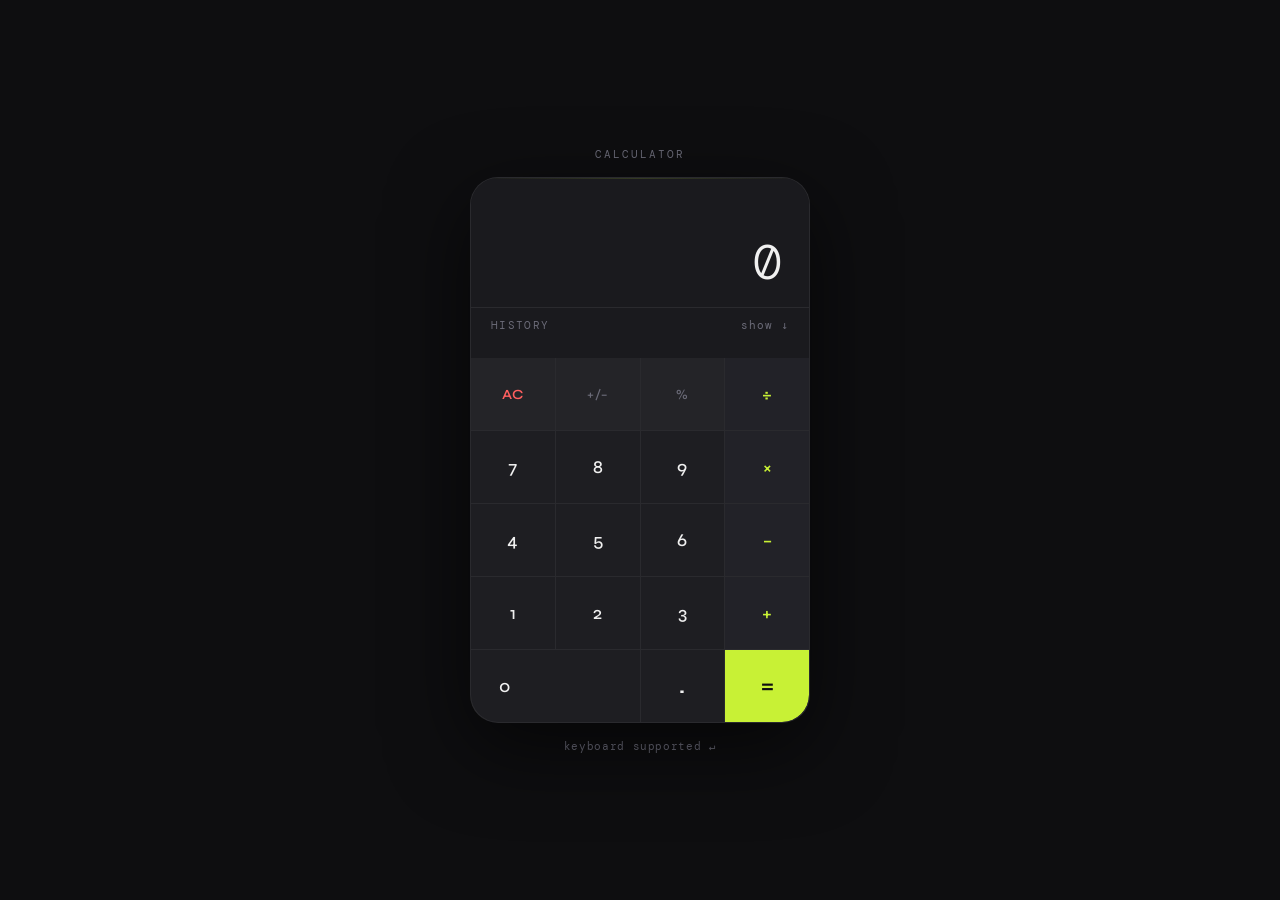
==== index.html @ 01f51d0a "Add Task 2 - Calculator Add Task 2 - Calculator" ====
<!DOCTYPE html>
<html lang="en">
<head>
<meta charset="UTF-8" />
<meta name="viewport" content="width=device-width, initial-scale=1.0" />
<title>Calculator</title>
<link href="https://fonts.googleapis.com/css2?family=DM+Mono:wght@300;400;500&family=Syne:wght@400;500;600;700&display=swap" rel="stylesheet" />
<style>
  *, *::before, *::after { box-sizing: border-box; margin: 0; padding: 0; }

  :root {
    --bg: #0e0e10;
    --surface: #1a1a1e;
    --surface2: #242428;
    --border: rgba(255,255,255,0.07);
    --border-hover: rgba(255,255,255,0.14);
    --text: #f0f0f0;
    --text-muted: #6b6b78;
    --accent: #c8f135;
    --accent-dark: #a8d01a;
    --danger: #ff5f5f;
    --op-bg: #222228;
    --op-text: #c8f135;
    --eq-bg: #c8f135;
    --eq-text: #0e0e10;
    --num-bg: #1e1e22;
    --num-hover: #2a2a30;
    --zero-bg: #1e1e22;
    --shadow: 0 24px 80px rgba(0,0,0,0.6);
    --font-display: 'Syne', sans-serif;
    --font-mono: 'DM Mono', monospace;
  }

  body {
    background: var(--bg);
    min-height: 100vh;
    display: flex;
    align-items: center;
    justify-content: center;
    font-family: var(--font-display);
    padding: 2rem;
  }

  .wrapper {
    display: flex;
    flex-direction: column;
    align-items: center;
    gap: 1rem;
  }

  .label {
    font-size: 11px;
    letter-spacing: 0.18em;
    text-transform: uppercase;
    color: var(--text-muted);
    font-family: var(--font-mono);
    font-weight: 400;
  }

  .calc {
    width: 340px;
    background: var(--surface);
    border-radius: 28px;
    border: 1px solid var(--border);
    box-shadow: var(--shadow);
    overflow: hidden;
    user-select: none;
  }

  .display {
    padding: 28px 28px 20px;
    background: var(--surface);
    border-bottom: 1px solid var(--border);
    min-height: 130px;
    display: flex;
    flex-direction: column;
    justify-content: flex-end;
    align-items: flex-end;
    gap: 6px;
    position: relative;
  }

  .display::before {
    content: '';
    position: absolute;
    top: 0; left: 0; right: 0;
    height: 1px;
    background: linear-gradient(90deg, transparent, rgba(200,241,53,0.15), transparent);
  }

  .expression {
    font-family: var(--font-mono);
    font-size: 13px;
    color: var(--text-muted);
    min-height: 18px;
    text-align: right;
    word-break: break-all;
    transition: color 0.2s;
  }

  .main-display {
    font-family: var(--font-mono);
    font-size: 48px;
    font-weight: 300;
    color: var(--text);
    text-align: right;
    word-break: break-all;
    line-height: 1;
    transition: font-size 0.15s ease, color 0.2s;
    letter-spacing: -0.02em;
  }

  .main-display.small { font-size: 32px; }
  .main-display.xsmall { font-size: 22px; }
  .main-display.accent { color: var(--accent); }

  .keypad {
    display: grid;
    grid-template-columns: repeat(4, 1fr);
    gap: 1px;
    background: var(--border);
    padding-bottom: 0;
  }

  .btn {
    background: var(--num-bg);
    border: none;
    cursor: pointer;
    font-family: var(--font-display);
    font-size: 18px;
    font-weight: 500;
    color: var(--text);
    padding: 0;
    height: 72px;
    display: flex;
    align-items: center;
    justify-content: center;
    transition: background 0.12s, color 0.12s, transform 0.08s;
    outline: none;
    position: relative;
    overflow: hidden;
  }

  .btn::after {
    content: '';
    position: absolute;
    inset: 0;
    background: rgba(255,255,255,0);
    transition: background 0.12s;
    border-radius: 0;
  }

  .btn:hover { background: var(--num-hover); }
  .btn:active { transform: scale(0.93); }
  .btn:active::after { background: rgba(255,255,255,0.04); }

  .btn.op {
    background: var(--op-bg);
    color: var(--op-text);
    font-size: 20px;
  }
  .btn.op:hover { background: #2c2c34; }

  .btn.fn {
    background: var(--surface2);
    color: var(--text-muted);
    font-size: 14px;
    letter-spacing: 0.04em;
    font-weight: 500;
  }
  .btn.fn:hover { background: #2e2e34; color: var(--text); }

  .btn.clear {
    background: var(--surface2);
    color: var(--danger);
    font-size: 14px;
    font-weight: 600;
    letter-spacing: 0.04em;
  }
  .btn.clear:hover { background: rgba(255,95,95,0.12); }

  .btn.eq {
    background: var(--eq-bg);
    color: var(--eq-text);
    font-size: 22px;
    font-weight: 700;
    border-bottom-right-radius: 27px;
  }
  .btn.eq:hover { background: var(--accent-dark); }
  .btn.eq:active { transform: scale(0.92); }

  .btn.zero {
    grid-column: span 2;
    justify-content: flex-start;
    padding-left: 28px;
    background: var(--zero-bg);
    border-bottom-left-radius: 27px;
  }
  .btn.zero:hover { background: var(--num-hover); }

  .btn.dot { font-size: 22px; font-weight: 700; }

  .btn.backspace { font-size: 16px; }

  .history-bar {
    display: flex;
    align-items: center;
    justify-content: space-between;
    padding: 10px 20px 10px;
    background: var(--surface);
  }

  .history-label {
    font-size: 11px;
    letter-spacing: 0.12em;
    text-transform: uppercase;
    color: var(--text-muted);
    font-family: var(--font-mono);
  }

  .history-list {
    display: flex;
    flex-direction: column;
    gap: 0;
    padding: 0 20px 16px;
    background: var(--surface);
    max-height: 0;
    overflow: hidden;
    transition: max-height 0.3s ease;
  }

  .history-list.open { max-height: 200px; overflow-y: auto; }

  .history-entry {
    font-family: var(--font-mono);
    font-size: 12px;
    color: var(--text-muted);
    text-align: right;
    padding: 4px 0;
    border-bottom: 1px solid var(--border);
    cursor: pointer;
    transition: color 0.15s;
  }
  .history-entry:last-child { border-bottom: none; }
  .history-entry:hover { color: var(--accent); }
  .history-entry span { color: var(--text); }

  .toggle-history {
    background: none;
    border: none;
    cursor: pointer;
    color: var(--text-muted);
    font-family: var(--font-mono);
    font-size: 11px;
    letter-spacing: 0.1em;
    transition: color 0.15s;
    padding: 0;
  }
  .toggle-history:hover { color: var(--accent); }

  .kbd-hint {
    font-size: 11px;
    color: var(--text-muted);
    font-family: var(--font-mono);
    letter-spacing: 0.06em;
    opacity: 0.7;
  }

  ::-webkit-scrollbar { width: 3px; }
  ::-webkit-scrollbar-track { background: transparent; }
  ::-webkit-scrollbar-thumb { background: var(--border-hover); border-radius: 2px; }

  @media (max-width: 400px) {
    .calc { width: 100%; max-width: 340px; }
    body { padding: 1rem; }
  }
</style>
</head>
<body>

<div class="wrapper">
  <p class="label">Calculator</p>

  <div class="calc" id="calc">
    <div class="display">
      <div class="expression" id="expression"></div>
      <div class="main-display" id="mainDisplay">0</div>
    </div>

    <div class="history-bar">
      <span class="history-label">History</span>
      <button class="toggle-history" id="toggleHistory" onclick="toggleHistory()">show ↓</button>
    </div>
    <div class="history-list" id="historyList"></div>

    <div class="keypad">
      <button class="btn clear" onclick="clearAll()">AC</button>
      <button class="btn fn" onclick="toggleSign()">+/−</button>
      <button class="btn fn" onclick="percentage()">%</button>
      <button class="btn op" onclick="setOp('÷')">÷</button>

      <button class="btn" onclick="appendNum('7')">7</button>
      <button class="btn" onclick="appendNum('8')">8</button>
      <button class="btn" onclick="appendNum('9')">9</button>
      <button class="btn op" onclick="setOp('×')">×</button>

      <button class="btn" onclick="appendNum('4')">4</button>
      <button class="btn" onclick="appendNum('5')">5</button>
      <button class="btn" onclick="appendNum('6')">6</button>
      <button class="btn op" onclick="setOp('−')">−</button>

      <button class="btn" onclick="appendNum('1')">1</button>
      <button class="btn" onclick="appendNum('2')">2</button>
      <button class="btn" onclick="appendNum('3')">3</button>
      <button class="btn op" onclick="setOp('+')">+</button>

      <button class="btn zero" onclick="appendNum('0')">0</button>
      <button class="btn dot" onclick="appendDot()">.</button>
      <button class="btn eq" onclick="calculate()">=</button>
    </div>
  </div>

  <p class="kbd-hint">keyboard supported ↵</p>
</div>

<script>
  let current = '0';
  let stored = null;
  let operator = null;
  let justCalc = false;
  let expression = '';
  let history = [];
  let historyOpen = false;

  const mainDisplay = document.getElementById('mainDisplay');
  const expressionEl = document.getElementById('expression');
  const historyList = document.getElementById('historyList');
  const toggleBtn = document.getElementById('toggleHistory');

  function updateDisplay(val, flash) {
    const s = String(val);
    mainDisplay.classList.remove('small', 'xsmall', 'accent');
    if (flash) mainDisplay.classList.add('accent');
    if (s.length > 12) mainDisplay.classList.add('xsmall');
    else if (s.length > 8) mainDisplay.classList.add('small');
    mainDisplay.textContent = s;
  }

  function formatNum(n) {
    if (isNaN(n) || !isFinite(n)) return n;
    const s = parseFloat(n.toPrecision(12));
    return String(s);
  }

  function appendNum(n) {
    if (justCalc) { current = n; expression = ''; justCalc = false; }
    else if (current === '0' && n !== '.') current = n;
    else if (current.length < 15) current += n;
    updateDisplay(current);
  }

  function appendDot() {
    if (justCalc) { current = '0.'; justCalc = false; }
    else if (!current.includes('.')) current += '.';
    updateDisplay(current);
  }

  function setOp(op) {
    if (operator && !justCalc) calculate(true);
    stored = parseFloat(current);
    operator = op;
    expression = current + ' ' + op;
    expressionEl.textContent = expression;
    justCalc = true;
  }

  function calculate(chained) {
    if (operator === null || stored === null) return;
    const a = stored;
    const b = parseFloat(current);
    const fullExpr = expression + ' ' + current;
    let result;
    switch (operator) {
      case '+': result = a + b; break;
      case '−': result = a - b; break;
      case '×': result = a * b; break;
      case '÷': result = b !== 0 ? a / b : 'Error'; break;
    }
    const fmt = result === 'Error' ? 'Error' : formatNum(result);
    if (!chained) {
      expressionEl.textContent = fullExpr + ' =';
      addHistory(fullExpr, fmt);
      operator = null;
      stored = null;
    }
    current = fmt;
    updateDisplay(fmt, !chained);
    justCalc = true;
  }

  function clearAll() {
    current = '0'; stored = null; operator = null;
    justCalc = false; expression = '';
    expressionEl.textContent = '';
    updateDisplay('0');
  }

  function toggleSign() {
    if (current !== '0') {
      current = current.startsWith('-') ? current.slice(1) : '-' + current;
      updateDisplay(current);
    }
  }

  function percentage() {
    current = formatNum(parseFloat(current) / 100);
    updateDisplay(current);
  }

  function addHistory(expr, result) {
    history.unshift({ expr, result });
    if (history.length > 20) history.pop();
    renderHistory();
  }

  function renderHistory() {
    historyList.innerHTML = '';
    if (!history.length) {
      historyList.innerHTML = '<p style="font-family:var(--font-mono);font-size:12px;color:var(--text-muted);text-align:center;padding:8px 0;">No history yet</p>';
      return;
    }
    history.forEach((h, i) => {
      const el = document.createElement('div');
      el.className = 'history-entry';
      el.innerHTML = h.expr + ' = <span>' + h.result + '</span>';
      el.onclick = () => { current = h.result; updateDisplay(h.result); justCalc = true; };
      historyList.appendChild(el);
    });
  }

  function toggleHistory() {
    historyOpen = !historyOpen;
    historyList.classList.toggle('open', historyOpen);
    toggleBtn.textContent = historyOpen ? 'hide ↑' : 'show ↓';
    if (historyOpen) renderHistory();
  }

  document.addEventListener('keydown', e => {
    if (e.key >= '0' && e.key <= '9') appendNum(e.key);
    else if (e.key === '.') appendDot();
    else if (e.key === '+') setOp('+');
    else if (e.key === '-') setOp('−');
    else if (e.key === '*') setOp('×');
    else if (e.key === '/') { e.preventDefault(); setOp('÷'); }
    else if (e.key === 'Enter' || e.key === '=') calculate();
    else if (e.key === 'Escape') clearAll();
    else if (e.key === 'Backspace') {
      if (current.length > 1) current = current.slice(0, -1);
      else current = '0';
      updateDisplay(current);
    }
    else if (e.key === '%') percentage();
  });
</script>
</body>
</html>
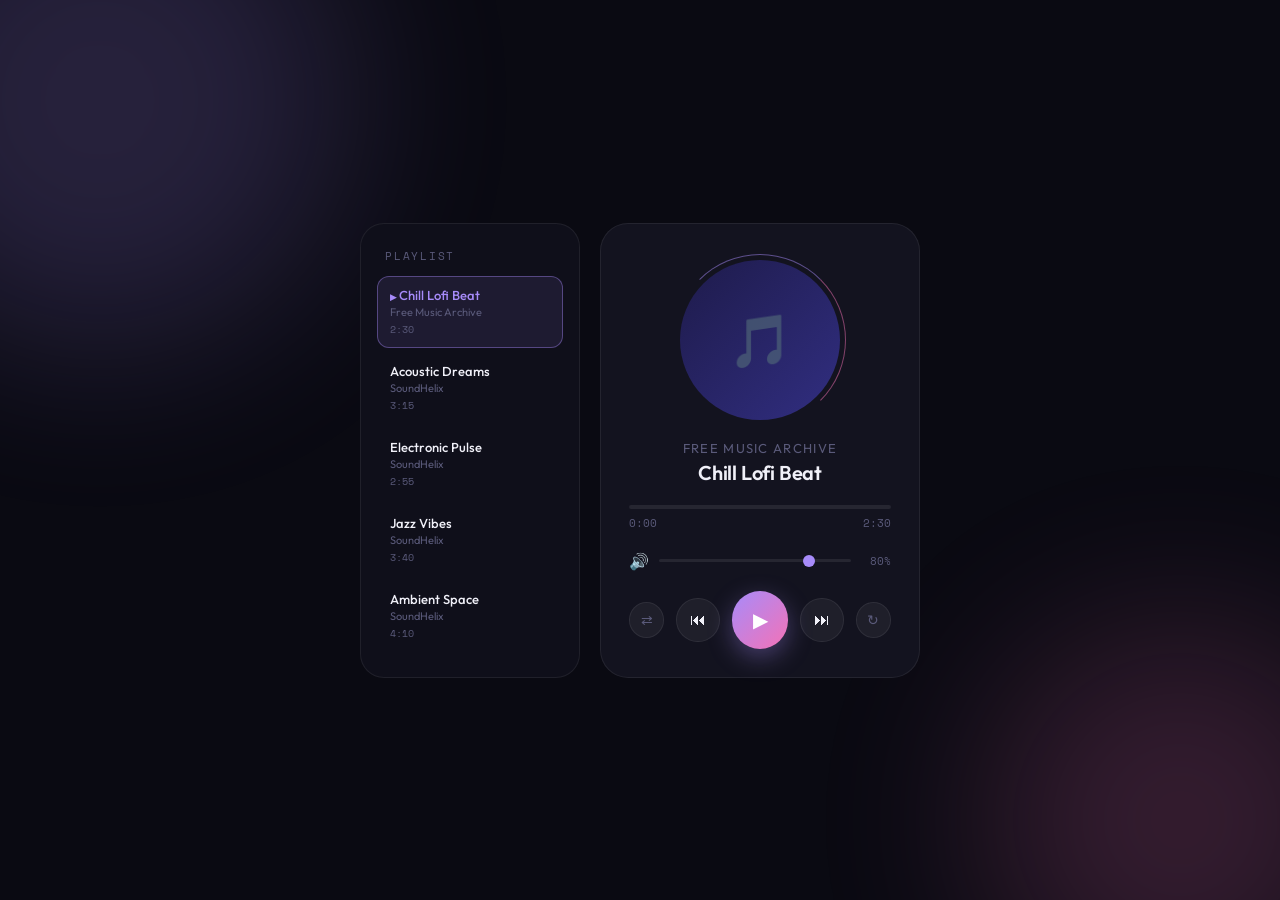
==== commit 1e87df26: "Add files via upload" ====
--- a/index.html
+++ b/index.html
@@ -1,466 +1,80 @@
 <!DOCTYPE html>
 <html lang="en">
 <head>
-<meta charset="UTF-8" />
-<meta name="viewport" content="width=device-width, initial-scale=1.0" />
-<title>Calculator</title>
-<link href="https://fonts.googleapis.com/css2?family=DM+Mono:wght@300;400;500&family=Syne:wght@400;500;600;700&display=swap" rel="stylesheet" />
-<style>
-  *, *::before, *::after { box-sizing: border-box; margin: 0; padding: 0; }
-
-  :root {
-    --bg: #0e0e10;
-    --surface: #1a1a1e;
-    --surface2: #242428;
-    --border: rgba(255,255,255,0.07);
-    --border-hover: rgba(255,255,255,0.14);
-    --text: #f0f0f0;
-    --text-muted: #6b6b78;
-    --accent: #c8f135;
-    --accent-dark: #a8d01a;
-    --danger: #ff5f5f;
-    --op-bg: #222228;
-    --op-text: #c8f135;
-    --eq-bg: #c8f135;
-    --eq-text: #0e0e10;
-    --num-bg: #1e1e22;
-    --num-hover: #2a2a30;
-    --zero-bg: #1e1e22;
-    --shadow: 0 24px 80px rgba(0,0,0,0.6);
-    --font-display: 'Syne', sans-serif;
-    --font-mono: 'DM Mono', monospace;
-  }
-
-  body {
-    background: var(--bg);
-    min-height: 100vh;
-    display: flex;
-    align-items: center;
-    justify-content: center;
-    font-family: var(--font-display);
-    padding: 2rem;
-  }
-
-  .wrapper {
-    display: flex;
-    flex-direction: column;
-    align-items: center;
-    gap: 1rem;
-  }
-
-  .label {
-    font-size: 11px;
-    letter-spacing: 0.18em;
-    text-transform: uppercase;
-    color: var(--text-muted);
-    font-family: var(--font-mono);
-    font-weight: 400;
-  }
-
-  .calc {
-    width: 340px;
-    background: var(--surface);
-    border-radius: 28px;
-    border: 1px solid var(--border);
-    box-shadow: var(--shadow);
-    overflow: hidden;
-    user-select: none;
-  }
-
-  .display {
-    padding: 28px 28px 20px;
-    background: var(--surface);
-    border-bottom: 1px solid var(--border);
-    min-height: 130px;
-    display: flex;
-    flex-direction: column;
-    justify-content: flex-end;
-    align-items: flex-end;
-    gap: 6px;
-    position: relative;
-  }
-
-  .display::before {
-    content: '';
-    position: absolute;
-    top: 0; left: 0; right: 0;
-    height: 1px;
-    background: linear-gradient(90deg, transparent, rgba(200,241,53,0.15), transparent);
-  }
-
-  .expression {
-    font-family: var(--font-mono);
-    font-size: 13px;
-    color: var(--text-muted);
-    min-height: 18px;
-    text-align: right;
-    word-break: break-all;
-    transition: color 0.2s;
-  }
-
-  .main-display {
-    font-family: var(--font-mono);
-    font-size: 48px;
-    font-weight: 300;
-    color: var(--text);
-    text-align: right;
-    word-break: break-all;
-    line-height: 1;
-    transition: font-size 0.15s ease, color 0.2s;
-    letter-spacing: -0.02em;
-  }
-
-  .main-display.small { font-size: 32px; }
-  .main-display.xsmall { font-size: 22px; }
-  .main-display.accent { color: var(--accent); }
-
-  .keypad {
-    display: grid;
-    grid-template-columns: repeat(4, 1fr);
-    gap: 1px;
-    background: var(--border);
-    padding-bottom: 0;
-  }
-
-  .btn {
-    background: var(--num-bg);
-    border: none;
-    cursor: pointer;
-    font-family: var(--font-display);
-    font-size: 18px;
-    font-weight: 500;
-    color: var(--text);
-    padding: 0;
-    height: 72px;
-    display: flex;
-    align-items: center;
-    justify-content: center;
-    transition: background 0.12s, color 0.12s, transform 0.08s;
-    outline: none;
-    position: relative;
-    overflow: hidden;
-  }
-
-  .btn::after {
-    content: '';
-    position: absolute;
-    inset: 0;
-    background: rgba(255,255,255,0);
-    transition: background 0.12s;
-    border-radius: 0;
-  }
-
-  .btn:hover { background: var(--num-hover); }
-  .btn:active { transform: scale(0.93); }
-  .btn:active::after { background: rgba(255,255,255,0.04); }
-
-  .btn.op {
-    background: var(--op-bg);
-    color: var(--op-text);
-    font-size: 20px;
-  }
-  .btn.op:hover { background: #2c2c34; }
-
-  .btn.fn {
-    background: var(--surface2);
-    color: var(--text-muted);
-    font-size: 14px;
-    letter-spacing: 0.04em;
-    font-weight: 500;
-  }
-  .btn.fn:hover { background: #2e2e34; color: var(--text); }
-
-  .btn.clear {
-    background: var(--surface2);
-    color: var(--danger);
-    font-size: 14px;
-    font-weight: 600;
-    letter-spacing: 0.04em;
-  }
-  .btn.clear:hover { background: rgba(255,95,95,0.12); }
-
-  .btn.eq {
-    background: var(--eq-bg);
-    color: var(--eq-text);
-    font-size: 22px;
-    font-weight: 700;
-    border-bottom-right-radius: 27px;
-  }
-  .btn.eq:hover { background: var(--accent-dark); }
-  .btn.eq:active { transform: scale(0.92); }
-
-  .btn.zero {
-    grid-column: span 2;
-    justify-content: flex-start;
-    padding-left: 28px;
-    background: var(--zero-bg);
-    border-bottom-left-radius: 27px;
-  }
-  .btn.zero:hover { background: var(--num-hover); }
-
-  .btn.dot { font-size: 22px; font-weight: 700; }
-
-  .btn.backspace { font-size: 16px; }
-
-  .history-bar {
-    display: flex;
-    align-items: center;
-    justify-content: space-between;
-    padding: 10px 20px 10px;
-    background: var(--surface);
-  }
-
-  .history-label {
-    font-size: 11px;
-    letter-spacing: 0.12em;
-    text-transform: uppercase;
-    color: var(--text-muted);
-    font-family: var(--font-mono);
-  }
-
-  .history-list {
-    display: flex;
-    flex-direction: column;
-    gap: 0;
-    padding: 0 20px 16px;
-    background: var(--surface);
-    max-height: 0;
-    overflow: hidden;
-    transition: max-height 0.3s ease;
-  }
-
-  .history-list.open { max-height: 200px; overflow-y: auto; }
-
-  .history-entry {
-    font-family: var(--font-mono);
-    font-size: 12px;
-    color: var(--text-muted);
-    text-align: right;
-    padding: 4px 0;
-    border-bottom: 1px solid var(--border);
-    cursor: pointer;
-    transition: color 0.15s;
-  }
-  .history-entry:last-child { border-bottom: none; }
-  .history-entry:hover { color: var(--accent); }
-  .history-entry span { color: var(--text); }
-
-  .toggle-history {
-    background: none;
-    border: none;
-    cursor: pointer;
-    color: var(--text-muted);
-    font-family: var(--font-mono);
-    font-size: 11px;
-    letter-spacing: 0.1em;
-    transition: color 0.15s;
-    padding: 0;
-  }
-  .toggle-history:hover { color: var(--accent); }
-
-  .kbd-hint {
-    font-size: 11px;
-    color: var(--text-muted);
-    font-family: var(--font-mono);
-    letter-spacing: 0.06em;
-    opacity: 0.7;
-  }
-
-  ::-webkit-scrollbar { width: 3px; }
-  ::-webkit-scrollbar-track { background: transparent; }
-  ::-webkit-scrollbar-thumb { background: var(--border-hover); border-radius: 2px; }
-
-  @media (max-width: 400px) {
-    .calc { width: 100%; max-width: 340px; }
-    body { padding: 1rem; }
-  }
-</style>
+  <meta charset="UTF-8" />
+  <meta name="viewport" content="width=device-width, initial-scale=1.0" />
+  <title>Music Player</title>
+  <link href="https://fonts.googleapis.com/css2?family=Outfit:wght@300;400;500;600;700&family=Space+Mono:wght@400;700&display=swap" rel="stylesheet" />
+  <link rel="stylesheet" href="style.css" />
 </head>
 <body>
 
-<div class="wrapper">
-  <p class="label">Calculator</p>
+  <div class="app">
 
-  <div class="calc" id="calc">
-    <div class="display">
-      <div class="expression" id="expression"></div>
-      <div class="main-display" id="mainDisplay">0</div>
-    </div>
+    <!-- Background blobs -->
+    <div class="blob blob-1"></div>
+    <div class="blob blob-2"></div>
 
-    <div class="history-bar">
-      <span class="history-label">History</span>
-      <button class="toggle-history" id="toggleHistory" onclick="toggleHistory()">show ↓</button>
-    </div>
-    <div class="history-list" id="historyList"></div>
+    <div class="player-wrapper">
 
-    <div class="keypad">
-      <button class="btn clear" onclick="clearAll()">AC</button>
-      <button class="btn fn" onclick="toggleSign()">+/−</button>
-      <button class="btn fn" onclick="percentage()">%</button>
-      <button class="btn op" onclick="setOp('÷')">÷</button>
+      <!-- Playlist -->
+      <aside class="playlist">
+        <h2 class="playlist-title">Playlist</h2>
+        <ul class="playlist-list" id="playlistList"></ul>
+      </aside>
 
-      <button class="btn" onclick="appendNum('7')">7</button>
-      <button class="btn" onclick="appendNum('8')">8</button>
-      <button class="btn" onclick="appendNum('9')">9</button>
-      <button class="btn op" onclick="setOp('×')">×</button>
+      <!-- Main Player Card -->
+      <div class="player-card">
 
-      <button class="btn" onclick="appendNum('4')">4</button>
-      <button class="btn" onclick="appendNum('5')">5</button>
-      <button class="btn" onclick="appendNum('6')">6</button>
-      <button class="btn op" onclick="setOp('−')">−</button>
+        <!-- Album Art -->
+        <div class="art-container">
+          <div class="art" id="albumArt">
+            <div class="art-icon" id="artIcon">♪</div>
+          </div>
+          <div class="art-ring"></div>
+        </div>
 
-      <button class="btn" onclick="appendNum('1')">1</button>
-      <button class="btn" onclick="appendNum('2')">2</button>
-      <button class="btn" onclick="appendNum('3')">3</button>
-      <button class="btn op" onclick="setOp('+')">+</button>
+        <!-- Song Info -->
+        <div class="song-info">
+          <p class="song-artist" id="songArtist">Artist</p>
+          <h1 class="song-title"  id="songTitle">Select a song</h1>
+        </div>
 
-      <button class="btn zero" onclick="appendNum('0')">0</button>
-      <button class="btn dot" onclick="appendDot()">.</button>
-      <button class="btn eq" onclick="calculate()">=</button>
-    </div>
-  </div>
+        <!-- Progress Bar -->
+        <div class="progress-section">
+          <div class="progress-bar-track" id="progressTrack">
+            <div class="progress-bar-fill" id="progressFill"></div>
+            <div class="progress-thumb"    id="progressThumb"></div>
+          </div>
+          <div class="time-row">
+            <span class="time" id="currentTime">0:00</span>
+            <span class="time" id="duration">0:00</span>
+          </div>
+        </div>
 
-  <p class="kbd-hint">keyboard supported ↵</p>
-</div>
+        <!-- Volume -->
+        <div class="volume-section">
+          <span class="vol-icon" id="volIcon">🔈</span>
+          <input type="range" id="volumeSlider" class="volume-slider" min="0" max="100" value="80" />
+          <span class="vol-label" id="volLabel">80%</span>
+        </div>
 
-<script>
-  let current = '0';
-  let stored = null;
-  let operator = null;
-  let justCalc = false;
-  let expression = '';
-  let history = [];
-  let historyOpen = false;
+        <!-- Controls -->
+        <div class="controls">
+          <button class="ctrl-btn secondary" id="btnShuffle" title="Shuffle">⇄</button>
+          <button class="ctrl-btn"           id="btnPrev"    title="Previous">⏮</button>
+          <button class="ctrl-btn play"      id="btnPlay"    title="Play/Pause">▶</button>
+          <button class="ctrl-btn"           id="btnNext"    title="Next">⏭</button>
+          <button class="ctrl-btn secondary" id="btnRepeat"  title="Repeat">↻</button>
+        </div>
 
-  const mainDisplay = document.getElementById('mainDisplay');
-  const expressionEl = document.getElementById('expression');
-  const historyList = document.getElementById('historyList');
-  const toggleBtn = document.getElementById('toggleHistory');
+      </div><!-- /player-card -->
+    </div><!-- /player-wrapper -->
+  </div><!-- /app -->
 
-  function updateDisplay(val, flash) {
-    const s = String(val);
-    mainDisplay.classList.remove('small', 'xsmall', 'accent');
-    if (flash) mainDisplay.classList.add('accent');
-    if (s.length > 12) mainDisplay.classList.add('xsmall');
-    else if (s.length > 8) mainDisplay.classList.add('small');
-    mainDisplay.textContent = s;
-  }
+  <!-- Hidden audio element -->
+  <audio id="audioEl"></audio>
 
-  function formatNum(n) {
-    if (isNaN(n) || !isFinite(n)) return n;
-    const s = parseFloat(n.toPrecision(12));
-    return String(s);
-  }
-
-  function appendNum(n) {
-    if (justCalc) { current = n; expression = ''; justCalc = false; }
-    else if (current === '0' && n !== '.') current = n;
-    else if (current.length < 15) current += n;
-    updateDisplay(current);
-  }
-
-  function appendDot() {
-    if (justCalc) { current = '0.'; justCalc = false; }
-    else if (!current.includes('.')) current += '.';
-    updateDisplay(current);
-  }
-
-  function setOp(op) {
-    if (operator && !justCalc) calculate(true);
-    stored = parseFloat(current);
-    operator = op;
-    expression = current + ' ' + op;
-    expressionEl.textContent = expression;
-    justCalc = true;
-  }
-
-  function calculate(chained) {
-    if (operator === null || stored === null) return;
-    const a = stored;
-    const b = parseFloat(current);
-    const fullExpr = expression + ' ' + current;
-    let result;
-    switch (operator) {
-      case '+': result = a + b; break;
-      case '−': result = a - b; break;
-      case '×': result = a * b; break;
-      case '÷': result = b !== 0 ? a / b : 'Error'; break;
-    }
-    const fmt = result === 'Error' ? 'Error' : formatNum(result);
-    if (!chained) {
-      expressionEl.textContent = fullExpr + ' =';
-      addHistory(fullExpr, fmt);
-      operator = null;
-      stored = null;
-    }
-    current = fmt;
-    updateDisplay(fmt, !chained);
-    justCalc = true;
-  }
-
-  function clearAll() {
-    current = '0'; stored = null; operator = null;
-    justCalc = false; expression = '';
-    expressionEl.textContent = '';
-    updateDisplay('0');
-  }
-
-  function toggleSign() {
-    if (current !== '0') {
-      current = current.startsWith('-') ? current.slice(1) : '-' + current;
-      updateDisplay(current);
-    }
-  }
-
-  function percentage() {
-    current = formatNum(parseFloat(current) / 100);
-    updateDisplay(current);
-  }
-
-  function addHistory(expr, result) {
-    history.unshift({ expr, result });
-    if (history.length > 20) history.pop();
-    renderHistory();
-  }
-
-  function renderHistory() {
-    historyList.innerHTML = '';
-    if (!history.length) {
-      historyList.innerHTML = '<p style="font-family:var(--font-mono);font-size:12px;color:var(--text-muted);text-align:center;padding:8px 0;">No history yet</p>';
-      return;
-    }
-    history.forEach((h, i) => {
-      const el = document.createElement('div');
-      el.className = 'history-entry';
-      el.innerHTML = h.expr + ' = <span>' + h.result + '</span>';
-      el.onclick = () => { current = h.result; updateDisplay(h.result); justCalc = true; };
-      historyList.appendChild(el);
-    });
-  }
-
-  function toggleHistory() {
-    historyOpen = !historyOpen;
-    historyList.classList.toggle('open', historyOpen);
-    toggleBtn.textContent = historyOpen ? 'hide ↑' : 'show ↓';
-    if (historyOpen) renderHistory();
-  }
-
-  document.addEventListener('keydown', e => {
-    if (e.key >= '0' && e.key <= '9') appendNum(e.key);
-    else if (e.key === '.') appendDot();
-    else if (e.key === '+') setOp('+');
-    else if (e.key === '-') setOp('−');
-    else if (e.key === '*') setOp('×');
-    else if (e.key === '/') { e.preventDefault(); setOp('÷'); }
-    else if (e.key === 'Enter' || e.key === '=') calculate();
-    else if (e.key === 'Escape') clearAll();
-    else if (e.key === 'Backspace') {
-      if (current.length > 1) current = current.slice(0, -1);
-      else current = '0';
-      updateDisplay(current);
-    }
-    else if (e.key === '%') percentage();
-  });
-</script>
+  <script src="script.js"></script>
 </body>
 </html>
--- a/style.css
+++ b/style.css
@@ -0,0 +1,491 @@
+/* ============================
+   RESET & ROOT
+   ============================ */
+*, *::before, *::after {
+  box-sizing: border-box;
+  margin: 0;
+  padding: 0;
+}
+
+:root {
+  --bg:           #0a0a12;
+  --card:         #13131f;
+  --card-border:  rgba(255,255,255,0.07);
+  --playlist-bg:  #0f0f1a;
+  --text:         #f0f0f8;
+  --text-muted:   #5a5a7a;
+  --text-soft:    #9898b8;
+  --accent:       #a78bfa;
+  --accent-2:     #f472b6;
+  --active-bg:    rgba(167,139,250,0.1);
+  --active-border:rgba(167,139,250,0.4);
+  --btn-bg:       rgba(255,255,255,0.05);
+  --btn-hover:    rgba(255,255,255,0.1);
+  --track-bg:     rgba(255,255,255,0.08);
+  --font-main:    'Outfit', sans-serif;
+  --font-mono:    'Space Mono', monospace;
+}
+
+
+/* ============================
+   BODY & APP
+   ============================ */
+body {
+  background: var(--bg);
+  min-height: 100vh;
+  font-family: var(--font-main);
+  display: flex;
+  align-items: center;
+  justify-content: center;
+  padding: 2rem;
+  overflow: hidden;
+  position: relative;
+}
+
+.app {
+  width: 100%;
+  display: flex;
+  align-items: center;
+  justify-content: center;
+}
+
+
+/* ============================
+   BACKGROUND BLOBS
+   ============================ */
+.blob {
+  position: fixed;
+  border-radius: 50%;
+  filter: blur(90px);
+  opacity: 0.18;
+  pointer-events: none;
+  z-index: 0;
+}
+
+.blob-1 {
+  width: 500px;
+  height: 500px;
+  background: var(--accent);
+  top: -150px;
+  left: -150px;
+  animation: blobMove1 12s ease-in-out infinite alternate;
+}
+
+.blob-2 {
+  width: 400px;
+  height: 400px;
+  background: var(--accent-2);
+  bottom: -120px;
+  right: -100px;
+  animation: blobMove2 10s ease-in-out infinite alternate;
+}
+
+@keyframes blobMove1 {
+  from { transform: translate(0, 0) scale(1); }
+  to   { transform: translate(60px, 40px) scale(1.1); }
+}
+
+@keyframes blobMove2 {
+  from { transform: translate(0, 0) scale(1); }
+  to   { transform: translate(-50px, -30px) scale(1.08); }
+}
+
+
+/* ============================
+   PLAYER WRAPPER
+   ============================ */
+.player-wrapper {
+  display: flex;
+  gap: 20px;
+  align-items: stretch;
+  position: relative;
+  z-index: 1;
+}
+
+
+/* ============================
+   PLAYLIST SIDEBAR
+   ============================ */
+.playlist {
+  width: 220px;
+  background: var(--playlist-bg);
+  border: 1px solid var(--card-border);
+  border-radius: 24px;
+  padding: 24px 16px;
+  display: flex;
+  flex-direction: column;
+  gap: 12px;
+}
+
+.playlist-title {
+  font-size: 11px;
+  letter-spacing: 0.16em;
+  text-transform: uppercase;
+  color: var(--text-muted);
+  font-family: var(--font-mono);
+  font-weight: 400;
+  padding: 0 8px;
+}
+
+.playlist-list {
+  list-style: none;
+  display: flex;
+  flex-direction: column;
+  gap: 4px;
+  overflow-y: auto;
+  flex: 1;
+}
+
+.playlist-list::-webkit-scrollbar       { width: 3px; }
+.playlist-list::-webkit-scrollbar-track { background: transparent; }
+.playlist-list::-webkit-scrollbar-thumb { background: var(--card-border); border-radius: 2px; }
+
+.playlist-item {
+  padding: 10px 12px;
+  border-radius: 12px;
+  cursor: pointer;
+  transition: background 0.2s, border-color 0.2s;
+  border: 1px solid transparent;
+}
+
+.playlist-item:hover {
+  background: var(--btn-hover);
+}
+
+.playlist-item.active {
+  background: var(--active-bg);
+  border-color: var(--active-border);
+}
+
+.playlist-item-title {
+  font-size: 13px;
+  font-weight: 500;
+  color: var(--text);
+  white-space: nowrap;
+  overflow: hidden;
+  text-overflow: ellipsis;
+}
+
+.playlist-item.active .playlist-item-title {
+  color: var(--accent);
+}
+
+.playlist-item-artist {
+  font-size: 11px;
+  color: var(--text-muted);
+  margin-top: 2px;
+  white-space: nowrap;
+  overflow: hidden;
+  text-overflow: ellipsis;
+}
+
+.playlist-item-duration {
+  font-size: 10px;
+  color: var(--text-muted);
+  font-family: var(--font-mono);
+  margin-top: 3px;
+}
+
+/* Playing animation indicator */
+.playlist-item.active .playlist-item-title::before {
+  content: '▶ ';
+  font-size: 9px;
+  color: var(--accent);
+}
+
+
+/* ============================
+   PLAYER CARD
+   ============================ */
+.player-card {
+  width: 320px;
+  background: var(--card);
+  border: 1px solid var(--card-border);
+  border-radius: 28px;
+  padding: 36px 28px 28px;
+  display: flex;
+  flex-direction: column;
+  align-items: center;
+  gap: 20px;
+}
+
+
+/* ============================
+   ALBUM ART
+   ============================ */
+.art-container {
+  position: relative;
+  width: 160px;
+  height: 160px;
+}
+
+.art {
+  width: 160px;
+  height: 160px;
+  border-radius: 50%;
+  background: linear-gradient(135deg, #1e1e30, #2a2a42);
+  display: flex;
+  align-items: center;
+  justify-content: center;
+  transition: transform 0.3s ease;
+  position: relative;
+  z-index: 1;
+}
+
+.art.spinning {
+  animation: spin 8s linear infinite;
+}
+
+.art.paused {
+  animation-play-state: paused;
+}
+
+@keyframes spin {
+  from { transform: rotate(0deg); }
+  to   { transform: rotate(360deg); }
+}
+
+.art-icon {
+  font-size: 52px;
+  opacity: 0.6;
+  transition: opacity 0.3s;
+  user-select: none;
+}
+
+.art-ring {
+  position: absolute;
+  inset: -6px;
+  border-radius: 50%;
+  border: 1.5px solid transparent;
+  border-top-color: var(--accent);
+  border-right-color: var(--accent-2);
+  animation: ringRotate 3s linear infinite;
+  opacity: 0.5;
+}
+
+@keyframes ringRotate {
+  from { transform: rotate(0deg); }
+  to   { transform: rotate(360deg); }
+}
+
+
+/* ============================
+   SONG INFO
+   ============================ */
+.song-info {
+  text-align: center;
+  width: 100%;
+}
+
+.song-title {
+  font-size: 20px;
+  font-weight: 600;
+  color: var(--text);
+  letter-spacing: -0.01em;
+  white-space: nowrap;
+  overflow: hidden;
+  text-overflow: ellipsis;
+}
+
+.song-artist {
+  font-size: 13px;
+  color: var(--text-muted);
+  font-weight: 400;
+  margin-bottom: 4px;
+  text-transform: uppercase;
+  letter-spacing: 0.1em;
+}
+
+
+/* ============================
+   PROGRESS BAR
+   ============================ */
+.progress-section {
+  width: 100%;
+  display: flex;
+  flex-direction: column;
+  gap: 6px;
+}
+
+.progress-bar-track {
+  width: 100%;
+  height: 4px;
+  background: var(--track-bg);
+  border-radius: 2px;
+  cursor: pointer;
+  position: relative;
+}
+
+.progress-bar-fill {
+  height: 100%;
+  width: 0%;
+  background: linear-gradient(90deg, var(--accent), var(--accent-2));
+  border-radius: 2px;
+  transition: width 0.1s linear;
+  pointer-events: none;
+}
+
+.progress-thumb {
+  position: absolute;
+  top: 50%;
+  left: 0%;
+  transform: translate(-50%, -50%);
+  width: 12px;
+  height: 12px;
+  border-radius: 50%;
+  background: var(--text);
+  opacity: 0;
+  transition: opacity 0.2s, left 0.1s linear;
+  pointer-events: none;
+}
+
+.progress-bar-track:hover .progress-thumb { opacity: 1; }
+
+.time-row {
+  display: flex;
+  justify-content: space-between;
+}
+
+.time {
+  font-size: 11px;
+  font-family: var(--font-mono);
+  color: var(--text-muted);
+}
+
+
+/* ============================
+   VOLUME
+   ============================ */
+.volume-section {
+  width: 100%;
+  display: flex;
+  align-items: center;
+  gap: 10px;
+}
+
+.vol-icon {
+  font-size: 16px;
+  cursor: pointer;
+  user-select: none;
+  min-width: 20px;
+  text-align: center;
+}
+
+.volume-slider {
+  flex: 1;
+  -webkit-appearance: none;
+  appearance: none;
+  height: 3px;
+  border-radius: 2px;
+  background: var(--track-bg);
+  outline: none;
+  cursor: pointer;
+}
+
+.volume-slider::-webkit-slider-thumb {
+  -webkit-appearance: none;
+  width: 12px;
+  height: 12px;
+  border-radius: 50%;
+  background: var(--accent);
+  cursor: pointer;
+}
+
+.volume-slider::-moz-range-thumb {
+  width: 12px;
+  height: 12px;
+  border-radius: 50%;
+  background: var(--accent);
+  cursor: pointer;
+  border: none;
+}
+
+.vol-label {
+  font-size: 11px;
+  font-family: var(--font-mono);
+  color: var(--text-muted);
+  min-width: 30px;
+  text-align: right;
+}
+
+
+/* ============================
+   CONTROLS
+   ============================ */
+.controls {
+  display: flex;
+  align-items: center;
+  justify-content: center;
+  gap: 12px;
+  width: 100%;
+}
+
+.ctrl-btn {
+  background: var(--btn-bg);
+  border: 1px solid var(--card-border);
+  border-radius: 50%;
+  cursor: pointer;
+  color: var(--text);
+  font-size: 16px;
+  width: 44px;
+  height: 44px;
+  display: flex;
+  align-items: center;
+  justify-content: center;
+  transition: background 0.15s, transform 0.1s, border-color 0.15s;
+  outline: none;
+  user-select: none;
+}
+
+.ctrl-btn:hover {
+  background: var(--btn-hover);
+  border-color: rgba(255,255,255,0.15);
+}
+
+.ctrl-btn:active { transform: scale(0.9); }
+
+/* Large play button */
+.ctrl-btn.play {
+  width: 58px;
+  height: 58px;
+  font-size: 20px;
+  background: linear-gradient(135deg, var(--accent), var(--accent-2));
+  border: none;
+  color: #fff;
+  box-shadow: 0 8px 24px rgba(167,139,250,0.35);
+}
+
+.ctrl-btn.play:hover {
+  box-shadow: 0 10px 30px rgba(167,139,250,0.5);
+  background: linear-gradient(135deg, #b99ffb, #f584c0);
+}
+
+/* Secondary (shuffle/repeat) smaller */
+.ctrl-btn.secondary {
+  width: 36px;
+  height: 36px;
+  font-size: 14px;
+  color: var(--text-muted);
+}
+
+.ctrl-btn.secondary.on {
+  color: var(--accent);
+  border-color: var(--active-border);
+  background: var(--active-bg);
+}
+
+
+/* ============================
+   RESPONSIVE
+   ============================ */
+@media (max-width: 620px) {
+  .player-wrapper {
+    flex-direction: column;
+    align-items: center;
+  }
+  .playlist {
+    width: 320px;
+    max-height: 200px;
+  }
+  body { padding: 1rem; overflow: auto; }
+}
